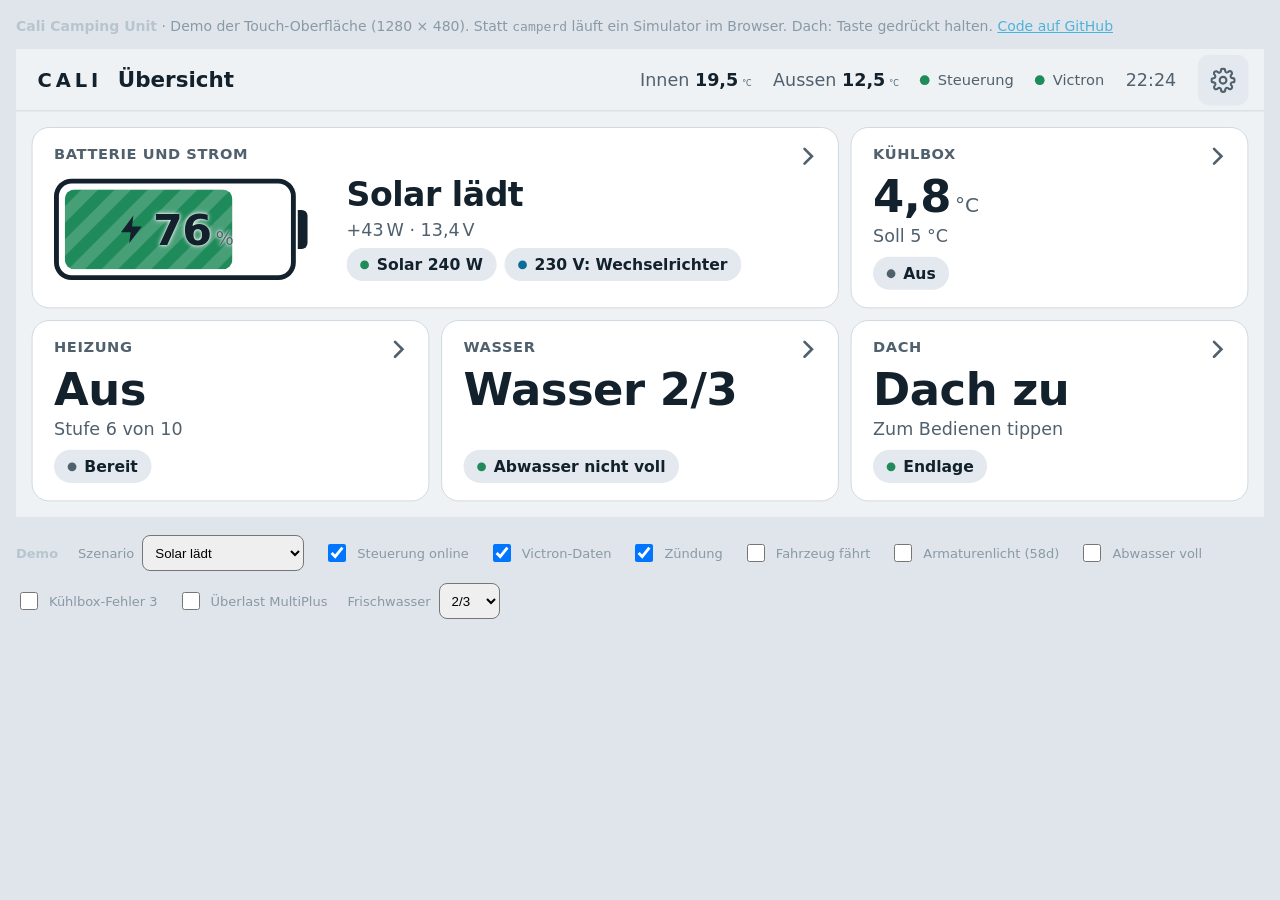
==== index.html @ 4dbd148b "Demo build from 4360e0d" ====
<!doctype html>
<html lang="de-CH">
<head>
<meta charset="utf-8">
<meta name="viewport" content="width=device-width, initial-scale=1">
<title>Cali Camping Unit</title>
<link rel="stylesheet" href="style.css?v=4360e0d">
</head>
<body>
<div id="frame">
<div id="screen" data-theme="dark">
  <header class="top">
    <button type="button" class="back" id="back" hidden><svg viewBox="0 0 24 24" fill="none" stroke="currentColor" stroke-width="2.5" stroke-linecap="round" stroke-linejoin="round"><path d="M15 5l-7 7 7 7"/></svg><span id="back-label"></span></button>
    <div class="brand" id="brand" data-t="brand"></div>
    <h1 id="title"></h1>
    <div class="top-right">
      <span id="top-interior" hidden><span data-t="top.interior"></span> <span class="outside num" id="interior">–</span></span>
      <span><span data-t="top.outside"></span> <span class="outside num" id="outside">–</span></span>
      <span class="link" id="link-unit"><i class="dot" id="dot-unit"></i><span data-t="top.unit"></span></span><span class="offline" id="banner" data-t="top.offline" hidden></span>
      <span class="link"><i class="dot off" id="dot-cerbo"></i><span data-t="top.victron"></span></span>
      <span class="alert" id="alert" hidden></span>
      <span class="num" id="clock">--:--</span>
      <button type="button" class="icon-btn" id="open-settings" data-t-aria="top.settings"><svg viewBox="0 0 24 24" fill="none" stroke="currentColor" stroke-width="2" stroke-linecap="round" stroke-linejoin="round"><circle cx="12" cy="12" r="3.2"/><path d="M19.4 15a1.7 1.7 0 0 0 .3 1.8l.1.1a2 2 0 1 1-2.8 2.8l-.1-.1a1.7 1.7 0 0 0-1.8-.3 1.7 1.7 0 0 0-1 1.5V21a2 2 0 1 1-4 0v-.1a1.7 1.7 0 0 0-1.1-1.5 1.7 1.7 0 0 0-1.8.3l-.1.1a2 2 0 1 1-2.8-2.8l.1-.1a1.7 1.7 0 0 0 .3-1.8 1.7 1.7 0 0 0-1.5-1H3a2 2 0 1 1 0-4h.1a1.7 1.7 0 0 0 1.5-1.1 1.7 1.7 0 0 0-.3-1.8l-.1-.1a2 2 0 1 1 2.8-2.8l.1.1a1.7 1.7 0 0 0 1.8.3H9a1.7 1.7 0 0 0 1-1.5V3a2 2 0 1 1 4 0v.1a1.7 1.7 0 0 0 1 1.5 1.7 1.7 0 0 0 1.8-.3l.1-.1a2 2 0 1 1 2.8 2.8l-.1.1a1.7 1.7 0 0 0-.3 1.8V9a1.7 1.7 0 0 0 1.5 1H21a2 2 0 1 1 0 4h-.1a1.7 1.7 0 0 0-1.5 1z"/></svg></button>
    </div>
  </header>

  <main>
    <!-- Übersicht -->
    <section data-page="overview" class="ov">
      <!-- Batterie und Strom: one wide tile (battery left, sources and 230 V right) -->
      <button type="button" class="tile wide" data-go="energy">
        <span class="label" data-t="page.energy"></span><svg class="go" viewBox="0 0 24 24" fill="none" stroke="currentColor" stroke-width="2.5" stroke-linecap="round"><path d="M9 5l7 7-7 7"/></svg>
        <div class="wide-body">
          <div class="batt" id="ov-batt">
            <div class="batt-fill" id="ov-batt-fill"></div>
            <span class="batt-label"><svg class="batt-bolt" viewBox="0 0 24 24" aria-hidden="true"><path d="M13 2 4 14h7l-1 8 9-12h-7z"/></svg><span class="num" id="ov-soc">–</span></span>
          </div>
          <div class="wide-info">
            <span class="big" id="ov-bat-status">–</span>
            <span class="sub num" id="ov-bat-sub">–</span>
            <div class="chips" id="ov-chips"></div>
          </div>
        </div>
      </button>
      <button type="button" class="tile" data-go="fridge">
        <span class="label" data-t="tile.fridge"></span><svg class="go" viewBox="0 0 24 24" fill="none" stroke="currentColor" stroke-width="2.5" stroke-linecap="round"><path d="M9 5l7 7-7 7"/></svg>
        <span class="big num" id="ov-fridge">–</span>
        <span class="sub num" id="ov-fridge-sub">–</span>
        <span class="chip" id="ov-fridge-chip">–</span>
      </button>
      <button type="button" class="tile" data-go="heat">
        <span class="label" data-t="tile.heat"></span><svg class="go" viewBox="0 0 24 24" fill="none" stroke="currentColor" stroke-width="2.5" stroke-linecap="round"><path d="M9 5l7 7-7 7"/></svg>
        <span class="big" id="ov-heat">–</span>
        <span class="sub num" id="ov-heat-sub">–</span>
        <span class="chip" id="ov-heat-chip">–</span>
      </button>
      <button type="button" class="tile" data-go="water">
        <span class="label" data-t="tile.water"></span><svg class="go" viewBox="0 0 24 24" fill="none" stroke="currentColor" stroke-width="2.5" stroke-linecap="round"><path d="M9 5l7 7-7 7"/></svg>
        <span class="big" id="ov-fresh">–</span>
        <div class="steps" id="ov-fresh-steps"><span></span><span></span><span></span></div>
        <span class="chip" id="ov-waste-chip">–</span>
      </button>
      <button type="button" class="tile" data-go="roof">
        <span class="label" data-t="tile.roof"></span><svg class="go" viewBox="0 0 24 24" fill="none" stroke="currentColor" stroke-width="2.5" stroke-linecap="round"><path d="M9 5l7 7-7 7"/></svg>
        <span class="big" id="ov-roof">–</span>
        <span class="sub" data-t="common.tap"></span>
        <span class="chip" id="ov-roof-chip">–</span>
      </button>
    </section>

    <!-- Energie -->
    <section data-page="energy" class="three" hidden>
      <div class="panel">
        <span class="label" data-t="tile.battery"></span>
        <!-- same battery graphic as on the overview -->
        <div class="batt batt-panel" id="en-batt">
          <div class="batt-fill" id="en-batt-fill"></div>
          <span class="batt-label"><svg class="batt-bolt" viewBox="0 0 24 24" aria-hidden="true"><path d="M13 2 4 14h7l-1 8 9-12h-7z"/></svg><span class="num" id="en-soc">–</span></span>
        </div>
        <span class="sub" id="en-soc-sub">–</span>
        <div class="rows">
          <div class="row"><span data-t="bat.voltage"></span><strong class="num" id="en-v">–</strong></div>
          <div class="row"><span data-t="bat.current"></span><strong class="num" id="en-a">–</strong></div>
          <div class="row"><span data-t="en.dc"></span><strong class="num" id="en-dc">–</strong></div>
        </div>
      </div>
      <div class="panel">
        <div class="headline"><span class="label" data-t="en.in"></span><span class="big num" id="en-in">–</span></div>
        <div class="rows">
          <!-- one row per charging device: what it does now and how much it delivers -->
          <div class="row"><span data-t="en.src_shore"></span><strong class="num" id="en-shore">–</strong></div>
          <div class="row"><span data-t="en.src_solar"></span><strong class="num" id="en-solar">–</strong></div>
          <div class="row"><span data-t="en.src_alt"></span><strong class="num" id="en-alt">–</strong></div>
          <div class="row"><span data-t="en.starter"></span><strong class="num" id="en-starter">–</strong></div>
        </div>
      </div>
      <div class="panel mp">
        <div class="headline"><span class="label" data-t="en.mp"></span><span class="chip" id="en-mp-chip">–</span></div>
        <span class="sub" id="en-mp-state">–</span>
        <div class="seg" id="en-mode">
          <button type="button" data-v="1" data-act></button><button type="button" data-v="3" data-act></button><button type="button" data-v="4" data-act></button>
        </div>
        <span class="note" id="en-mode-note"></span>
        <div class="rows">
          <div class="row"><span data-t="en.inv"></span><strong class="num" id="en-inv">–</strong></div>
          <div class="row" style="border-bottom:0"><span data-t="en.load"></span><strong class="num" id="en-load">–</strong></div>
          <div class="bar" id="en-load-bar"><span></span></div>
          <div class="row"><span data-t="en.alarms"></span><strong id="en-alarm">–</strong></div>
        </div>
      </div>
    </section>

    <!-- Kühlbox -->
    <section data-page="fridge" class="two" hidden>
      <div class="panel">
        <span class="label" data-t="fridge.inside"></span>
        <span class="huge num" id="fr-temp">–</span>
        <span class="chip" id="fr-chip">–</span>
        <span class="note" id="fr-note" style="margin-top:auto">–</span>
      </div>
      <div class="panel">
        <span class="label" data-t="fridge.target"></span>
        <div class="stepper">
          <button type="button" class="step" id="fr-minus" data-t-aria="fridge.colder" data-act>−</button>
          <div class="val"><span class="huge num" id="fr-target">–</span></div>
          <button type="button" class="step" id="fr-plus" data-t-aria="fridge.warmer" data-act>+</button>
        </div>
        <button type="button" class="btn toggle" id="fr-toggle" data-act>–</button>
      </div>
    </section>

    <!-- Heizung -->
    <section data-page="heat" class="two" hidden>
      <div class="panel">
        <span class="label" data-t="heat.state"></span>
        <span class="big" id="ht-phase" style="font-size:64px">–</span>
        <span class="chip" id="ht-chip">–</span>
        <div class="sub" id="ht-in-row" hidden><span data-t="heat.interior"></span> <span class="num" id="ht-interior">–</span></div>
        <span class="note" id="ht-note" style="margin-top:auto">–</span>
      </div>
      <div class="panel">
        <span class="label" data-t="heat.level"></span>
        <div class="stepper">
          <button type="button" class="step" id="ht-minus" data-t-aria="heat.less" data-act>−</button>
          <div class="val"><span class="huge num" id="ht-level">–</span><div class="sub" id="ht-of">–</div></div>
          <button type="button" class="step" id="ht-plus" data-t-aria="heat.more" data-act>+</button>
        </div>
        <button type="button" class="btn toggle" id="ht-toggle" data-act>–</button>
      </div>
    </section>

    <!-- Wasser -->
    <section data-page="water" class="two" style="grid-template-columns:1.4fr 1fr" hidden>
      <div class="panel" style="gap:14px">
        <span class="label" data-t="water.fresh"></span>
        <span class="huge" id="wa-fresh">–</span>
        <div class="steps lg" id="wa-fresh-steps"><span></span><span></span><span></span></div>
        <span class="note" style="margin-top:auto" data-t="water.note_fresh"></span>
      </div>
      <div class="panel" style="gap:14px">
        <span class="label" data-t="water.waste"></span>
        <span class="big" id="wa-waste" style="font-size:56px">–</span>
        <span class="chip" id="wa-waste-chip">–</span>
        <span class="note" style="margin-top:auto" data-t="water.note_waste"></span>
      </div>
    </section>

    <!-- Dach -->
    <section data-page="roof" class="roof" hidden>
      <div class="panel" style="gap:12px">
        <span class="label" data-t="roof.position"></span>
        <span class="big" id="rf-pos" style="font-size:56px">–</span>
        <span class="chip" id="rf-chip">–</span>
        <span class="note" style="margin-top:auto" id="rf-note"></span>
      </div>
      <div class="hold-pair">
        <button type="button" class="hold" id="rf-open" aria-pressed="false" data-act>
          <svg viewBox="0 0 24 24" fill="none" stroke="currentColor" stroke-width="2.2" stroke-linecap="round" stroke-linejoin="round"><path d="M5 15l7-7 7 7"/></svg><span data-t="roof.open"></span><small class="rf-how"></small></button>
        <button type="button" class="hold" id="rf-close" aria-pressed="false" data-act>
          <svg viewBox="0 0 24 24" fill="none" stroke="currentColor" stroke-width="2.2" stroke-linecap="round" stroke-linejoin="round"><path d="M5 9l7 7 7-7"/></svg><span data-t="roof.close"></span><small class="rf-how"></small></button>
        <button type="button" class="hold stop" id="rf-stop" hidden><span data-t="roof.stop"></span><small data-t="roof.stop_hint"></small></button>
      </div>
    </section>

    <!-- Einstellungen -->
    <section data-page="settings" class="two settings" style="grid-template-columns:1fr 1fr" hidden>
      <div class="panel">
        <span class="label" data-t="set.screen"></span>
        <div class="headline"><span class="sub" data-t="set.brightness"></span><span class="big num" id="st-bright-val">–</span></div>
        <input type="range" class="slider" id="st-bright" min="10" max="100" step="5" data-t-aria="set.brightness">
        <span class="sub" data-t="set.appearance"></span>
        <div class="seg" id="st-theme">
          <button type="button" data-v="auto" data-t="set.theme.auto"></button><button type="button" data-v="light" data-t="set.theme.light"></button><button type="button" data-v="dark" data-t="set.theme.dark"></button>
        </div>
        <span class="note" style="margin-top:auto" id="st-note" data-t="set.theme_note"></span>
      </div>
      <div class="panel">
        <span class="label" data-t="set.operation"></span>
        <span class="sub" data-t="set.idle"></span>
        <div class="seg" id="st-idle">
          <button type="button" data-v="1" data-t="set.idle.1"></button><button type="button" data-v="2" data-t="set.idle.2"></button><button type="button" data-v="5" data-t="set.idle.5"></button>
        </div>
        <span class="sub" data-t="set.language"></span>
        <div class="seg" id="st-lang">
          <button type="button" data-v="de" data-t="set.lang.de"></button><button type="button" data-v="en" data-t="set.lang.en"></button>
        </div>
        <button type="button" class="btn expert-btn" id="open-expert"><span data-t="set.expert"></span><svg viewBox="0 0 24 24" fill="none" stroke="currentColor" stroke-width="2.5" stroke-linecap="round"><path d="M9 5l7 7-7 7"/></svg></button>
      </div>
    </section>

    <!-- Expertenansicht -->
    <section data-page="expert" class="expert" hidden>
      <div class="seg" id="x-tabs">
        <button type="button" data-v="io" data-t="x.tab.io"></button>
        <button type="button" data-v="pins" data-t="x.tab.pins"></button>
        <button type="button" data-v="ac" data-t="x.tab.ac"></button>
        <button type="button" data-v="conn" data-t="x.tab.conn"></button>
        <button type="button" data-v="net" data-t="x.tab.net"></button>
        <button type="button" data-v="measure" data-t="x.tab.measure"></button>
      </div>
      <div class="xbody">
        <div data-x="io" class="io">
          <div class="panel"><span class="label" data-t="x.di"></span><div class="list" id="x-di"></div></div>
          <div class="panel"><span class="label" data-t="x.do"></span><div class="list" id="x-do"></div></div>
          <div class="panel"><span class="label" data-t="x.ai"></span><div class="list" id="x-ai"></div></div>
        </div>
        <div data-x="pins" hidden>
          <div class="pins" id="x-pins"></div>
          <div class="pin-info"><strong id="x-pin-name">T32b/01</strong><span id="x-pin-desc">–</span></div>
        </div>
        <div data-x="ac" class="ac" hidden>
          <div class="panel"><span class="label" data-t="x.ac_in"></span><div class="rows" id="x-ac-in"></div></div>
          <div class="panel"><span class="label" data-t="x.ac_out"></span><div class="rows" id="x-ac-out"></div></div>
          <div class="panel"><span class="label" data-t="x.ac_dev"></span><div class="rows" id="x-ac-dev"></div></div>
          <div class="panel ctl">
            <span class="label" data-t="x.lim"></span>
            <div class="limit">
              <button type="button" class="step sm" id="x-lim-minus" data-act>−</button>
              <span class="big num" id="x-lim">–</span>
              <button type="button" class="step sm" id="x-lim-plus" data-act>+</button>
            </div>
            <button type="button" class="btn sm" id="x-lim-set" data-act></button>
            <span class="note" id="x-ctl-note"></span>
          </div>
        </div>
        <div data-x="conn" class="conn" hidden>
          <div class="panel">
            <span class="label" data-t="x.conn.cerbo"></span>
            <div class="rows" id="x-conn-cerbo"></div>
            <span class="note" style="margin-top:12px" data-t="x.conn.note"></span>
          </div>
          <div class="panel topics">
            <span class="label" data-t="x.conn.unit"></span>
            <div class="rows" id="x-conn-unit"></div>
          </div>
        </div>
        <div data-x="net" class="netcfg" hidden>
          <div class="panel">
            <span class="label" data-t="x.net.eth"></span>
            <div class="seg" id="x-eth-mode">
              <button type="button" data-v="dhcp" data-t="x.net.dhcp"></button><button type="button" data-v="static" data-t="x.net.static"></button>
            </div>
            <div class="rows">
              <div class="row"><span data-t="x.net.address"></span><button type="button" class="fld num" data-f="eth.address" data-kb="ip">–</button></div>
              <div class="row"><span data-t="x.net.gateway"></span><button type="button" class="fld num" data-f="eth.gateway" data-kb="ip">–</button></div>
              <div class="row"><span data-t="x.net.dns"></span><button type="button" class="fld num" data-f="eth.dns" data-kb="ip">–</button></div>
              <div class="row"><span data-t="x.net.now"></span><strong class="num" id="x-eth-now">–</strong></div>
            </div>
          </div>
          <div class="panel">
            <span class="label" data-t="x.net.wifi"></span>
            <div class="rows">
              <div class="row"><span data-t="x.net.ssid"></span><button type="button" class="fld" data-f="wifi.ssid" data-kb="text">–</button></div>
              <div class="row"><span data-t="x.net.psk"></span><button type="button" class="fld" data-f="wifi.psk" data-kb="text">–</button></div>
              <div class="row"><span data-t="x.net.cerbo_host"></span><button type="button" class="fld num" data-f="cerbo.host" data-kb="ip">–</button></div>
              <div class="row"><span data-t="x.net.wlan_now"></span><strong class="num" id="x-wlan-now">–</strong></div>
            </div>
            <div class="net-actions"><span class="note" id="x-net-note"></span><button type="button" class="btn sm" id="x-net-apply"></button></div>
          </div>
        </div>
        <div data-x="measure" class="measure" hidden>
          <div class="panel"><span class="label" data-t="x.measure.title"></span><span class="note" style="margin-top:12px" data-t="x.measure.note"></span></div>
        </div>
      </div>
    </section>

    <!-- On-screen keyboard for the network fields (no physical keyboard in the van) -->
    <div class="kb" id="kb" hidden>
      <div class="kb-head"><span class="label" id="kb-label"></span><span class="kb-val num" id="kb-val"></span></div>
      <div class="kb-keys" id="kb-keys"></div>
    </div>
    <div class="toast" id="toast"></div>
  </main>
</div>
</div>
<script src="demo/mock-backend.js?v=4360e0d"></script>
<script src="app.js?v=4360e0d"></script>
</body>
</html>
---- style.css ----
/* Cali Camping Unit - styles taken from ui/reference/Camping_Unit_Oberflaeche_v2.html */
:root{
  --page:#0b0f13;
  --font:system-ui,-apple-system,"Segoe UI",Roboto,"Noto Sans","DejaVu Sans",sans-serif;
}
@media (prefers-color-scheme: light){:root:not([data-theme="dark"]){--page:#dfe5ea;}}
:root[data-theme="light"]{--page:#dfe5ea;}
*{box-sizing:border-box}
html,body{margin:0;background:var(--page);font-family:var(--font)}
body{padding:0}
@media (min-width:1320px){body{padding:24px}}

/* ---------- Bildschirm: feste Leinwand 1280 x 480, nur skaliert ---------- */
#frame{position:relative;width:100%;max-width:1280px;margin:0 auto;aspect-ratio:8/3;overflow:hidden;border-radius:14px}
#screen{
  --bg:#0f1419;--surface:#182029;--surface-2:#212b36;--line:#2c3845;
  --ink:#eef3f7;--muted:#9aa9b7;--accent:#4fb3d9;--accent-ink:#06202b;--accent-soft:#16303d;
  --ok:#4cc38a;--warn:#f0b429;--err:#ef6262;
  position:absolute;left:0;top:0;width:1280px;height:480px;transform-origin:0 0;transform:scale(var(--k,1));
  background:var(--bg);color:var(--ink);display:grid;grid-template-rows:64px 416px;overflow:hidden;
  user-select:none;-webkit-user-select:none;-webkit-tap-highlight-color:transparent;
}
#screen[data-theme="light"]{
  --bg:#eef2f5;--surface:#ffffff;--surface-2:#e3e9ee;--line:#cfd8df;
  --ink:#13212c;--muted:#51606d;--accent:#0b6e99;--accent-ink:#ffffff;--accent-soft:#d6eaf3;
  --ok:#1f8a5a;--warn:#a86b00;--err:#c23b3b;
}
:where(#screen) button{font-family:inherit;font-size:18px;color:inherit;background:none;border:0;cursor:pointer;touch-action:manipulation;padding:0}
#screen button:disabled{opacity:.38;cursor:not-allowed}
#screen [hidden]{display:none!important}
.num{font-variant-numeric:tabular-nums}

/* ---------- Kopfzeile ---------- */
.top{display:flex;align-items:center;gap:16px;padding:0 16px;border-bottom:1px solid var(--line)}
.back{height:52px;padding:0 22px 0 16px;border-radius:12px;background:var(--surface-2);font-size:20px;font-weight:600;display:flex;align-items:center;gap:8px}
.back svg{width:22px;height:22px}
.brand{font-size:20px;font-weight:700;letter-spacing:4px;padding-left:6px}
.top h1{font-size:22px;font-weight:600;margin:0}
.top-right{margin-left:auto;display:flex;align-items:center;gap:22px;font-size:18px;color:var(--muted)}
.top-right .outside{color:var(--ink);font-weight:600}
.link{display:flex;align-items:center;gap:8px;font-size:15px}
.dot{width:10px;height:10px;border-radius:50%;background:var(--ok);display:inline-block}
.dot.off{background:var(--err)}
.icon-btn{width:52px;height:52px;border-radius:12px;background:var(--surface-2);display:grid;place-items:center}
.icon-btn svg{width:26px;height:26px}

main{position:relative;padding:16px;min-height:0}
main>section{height:384px}

/* ---------- Gemeinsame Bausteine ---------- */
.panel{background:var(--surface);border:1px solid var(--line);border-radius:16px;padding:20px;min-width:0;display:flex;flex-direction:column}
.label{font-size:15px;font-weight:600;letter-spacing:.6px;text-transform:uppercase;color:var(--muted)}
.big{font-size:46px;font-weight:600;line-height:1.05;letter-spacing:-.5px}
.huge{font-size:84px;font-weight:600;line-height:1;letter-spacing:-1.5px}
.unit{font-size:.45em;font-weight:500;color:var(--muted);margin-left:4px;letter-spacing:0}
.sub{font-size:18px;color:var(--muted)}
.row .unit,.headline .unit{font-size:.8em}
.sub .unit{font-size:1em;color:inherit;margin-left:3px}  /* "+304 W", not a tiny "w" */
.note{font-size:15px;color:var(--muted);line-height:1.45}
.chip{display:inline-flex;align-items:center;gap:8px;height:34px;padding:0 14px;border-radius:17px;font-size:16px;font-weight:600;background:var(--surface-2);color:var(--ink);align-self:flex-start}
.chip::before{content:"";width:9px;height:9px;border-radius:50%;background:var(--muted)}
.chip.ok::before{background:var(--ok)}.chip.warn::before{background:var(--warn)}.chip.err::before{background:var(--err)}.chip.accent::before{background:var(--accent)}
.chip.err{color:var(--err)}
.rows{display:flex;flex-direction:column;margin-top:auto}
.row{display:flex;justify-content:space-between;align-items:baseline;gap:12px;padding:10px 0;border-top:1px solid var(--line);font-size:18px}
.row>span:first-child{color:var(--muted)}
.row>strong{font-weight:600}

/* Grosse Tasten */
.btn{min-height:88px;border-radius:16px;background:var(--surface-2);font-size:24px;font-weight:600;padding:0 24px}
.btn.primary,.btn[aria-pressed="true"]{background:var(--accent);color:var(--accent-ink)}
.step{width:112px;height:112px;border-radius:20px;background:var(--surface-2);font-size:52px;font-weight:500;line-height:1;display:grid;place-items:center}
.step:active:not(:disabled),.btn:active:not(:disabled){filter:brightness(1.25)}
.stepper{display:flex;align-items:center;justify-content:space-between;gap:16px;margin:8px 0 18px}
.stepper .val{text-align:center}
.seg{display:flex;gap:8px;background:var(--surface-2);padding:6px;border-radius:16px}
.seg button{flex:1;min-height:64px;border-radius:12px;background:transparent;font-size:20px;font-weight:600}
.seg button[aria-pressed="true"]{background:var(--accent);color:var(--accent-ink)}

/* ---------- Übersicht ---------- */
.ov{display:grid;grid-template-columns:repeat(3,minmax(0,1fr));grid-template-rows:repeat(2,minmax(0,1fr));gap:12px}
.tile{overflow:hidden}
.tile{background:var(--surface);border:1px solid var(--line)!important;border-radius:18px;padding:18px 22px;text-align:left;display:flex;flex-direction:column;gap:6px;position:relative}
.tile:active{background:var(--surface-2)}
.tile .go{position:absolute;right:18px;top:16px;width:26px;height:26px;color:var(--muted)}
.tile .big{margin-top:4px;white-space:nowrap;overflow:hidden;max-width:100%}
.tile .chip{margin-top:auto}
.tile.wide{grid-column:span 2}
.wide-body{display:grid;grid-template-columns:264px minmax(0,1fr);gap:36px;align-items:center;flex:1;min-height:0;padding-right:12px}
/* Battery graphic: outline, terminal, fill = state of charge */
.batt{position:relative;height:104px;border:5px solid var(--ink);border-radius:18px;padding:6px;margin-right:16px}
.batt::after{content:"";position:absolute;right:-17px;top:50%;width:10px;height:40px;transform:translateY(-50%);background:var(--ink);border-radius:0 6px 6px 0}
.batt-fill{height:100%;width:0;border-radius:10px;background:var(--ok);transition:width .6s ease}
.batt-fill.warn{background:var(--warn)}.batt-fill.err{background:var(--err)}.batt-fill.none{background:transparent}
.batt.charging .batt-fill{background-image:repeating-linear-gradient(-45deg,rgba(255,255,255,.18) 0 12px,transparent 12px 24px);background-size:34px 34px;animation:charge 1.2s linear infinite}
@keyframes charge{to{background-position:34px 0}}
.batt-label{position:absolute;inset:0;display:flex;align-items:center;justify-content:center;gap:4px;font-size:44px;font-weight:700;letter-spacing:-.5px;color:var(--ink);text-shadow:0 0 6px var(--surface),0 0 2px var(--surface)}
.batt-bolt{width:34px;height:34px;fill:currentColor;display:none}
.batt.charging .batt-bolt{display:block}
.wide-info{display:flex;flex-direction:column;gap:8px;min-width:0}
.wide-info .big{font-size:34px;margin:0}
.chips{display:flex;flex-wrap:nowrap;gap:8px;overflow:hidden}
.chips .chip{white-space:nowrap}
.chips .chip{margin:0}
.tile .tile-foot{margin-top:auto;display:flex;align-items:center;justify-content:space-between;gap:12px}
.tile .tile-foot .chip{margin-top:0}

/* Tankstufen */
.steps{display:grid;grid-template-columns:repeat(3,1fr);gap:6px}
.steps span{height:14px;border-radius:5px;background:var(--surface-2)}
.steps span.on{background:var(--accent)}
.steps.lg{gap:10px}.steps.lg span{height:72px;border-radius:12px}

/* ---------- Energie ---------- */
.three{display:grid;grid-template-columns:1fr 1fr 1fr;gap:12px;height:100%}
.batt-panel{margin:14px 16px 10px 0}
#en-soc-sub{text-align:center;margin-bottom:auto}
.bar{height:14px;border-radius:7px;background:var(--surface-2);overflow:hidden;margin:6px 0 2px}
.bar span{display:block;height:100%;background:var(--accent);width:0}
.bar.warn span{background:var(--warn)}.bar.err span{background:var(--err)}
.headline{display:flex;justify-content:space-between;align-items:baseline;gap:12px;margin:6px 0 4px}

/* ---------- Kühlbox / Heizung ---------- */
.two{display:grid;grid-template-columns:1fr 1.25fr;gap:12px;height:100%}
.two .panel{gap:10px}
.toggle{width:100%}

/* ---------- Dach ---------- */
.roof{display:grid;grid-template-columns:1fr 1.5fr;gap:12px;height:100%}
.hold-pair{display:grid;grid-template-columns:1fr 1fr;gap:12px}
.hold{border-radius:18px!important;background:var(--surface)!important;border:2px solid var(--line)!important;font-size:28px!important;font-weight:600;display:flex;flex-direction:column;align-items:center;justify-content:center;gap:14px;touch-action:none!important}
.hold svg{width:64px;height:64px}
.hold small{font-size:17px;font-weight:500;color:var(--muted)}
.hold[aria-pressed="true"]{background:var(--accent)!important;color:var(--accent-ink);border-color:var(--accent)!important}
.hold[aria-pressed="true"] small{color:var(--accent-ink)}
.hold.stop{grid-column:1/-1;background:var(--err)!important;border-color:var(--err)!important;color:#fff;font-size:44px!important;letter-spacing:2px}
.hold.stop small{color:#fff;letter-spacing:0}

/* ---------- Einstellungen ---------- */
.slider{-webkit-appearance:none;appearance:none;width:100%;height:60px;background:transparent;margin:0 0 6px}
.slider::-webkit-slider-runnable-track{height:14px;border-radius:7px;background:var(--surface-2)}
.slider::-webkit-slider-thumb{-webkit-appearance:none;width:52px;height:52px;border-radius:50%;background:var(--accent);margin-top:-19px;border:0}
.slider::-moz-range-track{height:14px;border-radius:7px;background:var(--surface-2)}
.slider::-moz-range-thumb{width:52px;height:52px;border-radius:50%;background:var(--accent);border:0}
.expert-btn{display:flex;align-items:center;justify-content:space-between;width:100%;margin-top:auto}
/* Settings: two panels with two selectors each must fit 384 px */
.settings .panel{gap:8px}
.settings .seg button{min-height:52px}
.settings .sub{margin-top:4px}
.settings .slider{height:52px;margin:0}
.settings .expert-btn{min-height:68px}
.expert-btn svg{width:28px;height:28px}

/* ---------- Expertenansicht ---------- */
.expert{display:grid;grid-template-rows:76px 1fr;gap:12px;height:100%}
.expert .seg button{min-height:52px;font-size:18px}
.xbody{min-height:0}
.xbody>div{height:100%}
.io{display:grid;grid-template-columns:1fr 1.2fr 1fr;gap:12px;height:100%}
.io .panel{padding:14px 16px;min-height:0}
.io .list{overflow-y:auto;min-height:0;margin-top:8px;padding-right:4px}
.io-row{display:grid;grid-template-columns:44px 1fr auto;gap:10px;align-items:center;min-height:30px;border-top:1px solid var(--line);font-size:14px}
.io-row .ch{color:var(--muted);font-weight:600}
.io-row .v{font-weight:600}
.io-row .v.hi{color:var(--ok)}.io-row .v.lo{color:var(--muted)}
.io-row.free{opacity:.5}
.io-group{font-size:12px;letter-spacing:.6px;text-transform:uppercase;color:var(--muted);padding:12px 0 4px}
.pins{display:grid;grid-template-columns:repeat(8,1fr);gap:8px}
.pins button{height:52px;border-radius:10px;background:var(--surface);border:1px solid var(--line)!important;font-size:18px;font-weight:600}
.pins button.reserve{color:var(--muted)}
.pins button[aria-pressed="true"]{background:var(--accent);color:var(--accent-ink);border-color:var(--accent)!important}
.pin-info{margin-top:12px;background:var(--surface);border:1px solid var(--line);border-radius:12px;padding:12px 16px;display:flex;gap:18px;align-items:baseline;font-size:16px}
.pin-info strong{font-size:18px;white-space:nowrap}
.ac{display:grid;grid-template-columns:1fr 1fr 1fr 1.25fr;gap:12px;height:100%}
.ac .ctl{gap:8px}
.ac .ctl .seg button{min-height:56px;font-size:17px}
.ac .ctl button.armed{background:var(--warn);color:#1b1300}
.limit{display:flex;align-items:center;justify-content:space-between;gap:12px}
.limit .big{font-size:34px}
.step.sm{width:60px;height:52px;font-size:30px;border-radius:14px}
.btn.sm{min-height:52px;font-size:18px}
.mp{gap:8px}
.mp .headline{margin:0}
.mp .seg button{min-height:60px;font-size:18px}
.mp .seg button.armed{background:var(--warn);color:#1b1300}
.mp .note{font-size:13px;line-height:1.35;min-height:18px}
.mp .rows .row{font-size:16px;padding:8px 0}
.ac .panel{padding:14px 16px}
.ac .rows{margin-top:6px}
.ac .row{font-size:14px;padding:6px 0}
.ac .ctl .note{font-size:13px;line-height:1.35}
.ac .ctl .sub{font-size:15px}
.conn{display:grid;grid-template-columns:1fr 1.3fr;gap:12px;height:100%}
.field{display:flex;flex-direction:column;gap:6px;font-size:14px;color:var(--muted);margin-bottom:10px}
.field input{height:48px;border-radius:10px;border:1px solid var(--line);background:var(--bg);color:var(--ink);font:inherit;font-size:18px;padding:0 12px}
.topics .row{font-size:14px;padding:7px 0}
.topics code{font-size:13px;color:var(--ink)}

/* ---------- Meldungen ---------- */
.toast{position:absolute;left:50%;bottom:16px;transform:translateX(-50%);background:var(--surface-2);border:1px solid var(--line);color:var(--ink);font-size:18px;padding:12px 22px;border-radius:14px;box-shadow:0 8px 24px rgba(0,0,0,.35);opacity:0;transition:opacity .2s;pointer-events:none;white-space:nowrap}
.toast.show{opacity:1}
.offline{height:40px;padding:0 16px;border-radius:20px;background:var(--err);color:#fff;font-size:16px;font-weight:600;display:flex;align-items:center}
.toast.err{border-color:var(--err)}
.alert{height:40px;display:flex;align-items:center;padding:0 14px;border-radius:20px;background:var(--surface-2);border:1px solid var(--warn);color:var(--ink);font-size:15px;font-weight:600;white-space:nowrap}
.alert.err{border-color:var(--err);color:var(--err)}
.age{color:var(--muted);font-size:.6em;margin-left:6px}
.stale{opacity:.5}
.measure{display:flex;flex-direction:column;gap:12px}
/* Expert view -> Netzwerk */
.netcfg{display:grid;grid-template-columns:1fr 1fr;gap:12px;height:100%}
.netcfg .panel{padding:14px 18px;gap:8px;min-height:0}
.netcfg .seg button{min-height:48px;font-size:18px}
.netcfg .rows{margin-top:0}
.netcfg .row{font-size:16px;padding:4px 0;align-items:center}
.netcfg .row:first-child{border-top:0}
.fld{min-height:40px;min-width:200px;padding:0 14px!important;border-radius:10px;background:var(--surface-2)!important;font-size:17px!important;font-weight:600;text-align:right}
.fld.dirty{outline:2px solid var(--accent)}
.net-actions{margin-top:auto;display:flex;align-items:center;gap:12px}
.net-actions .note{flex:1;font-size:13px}
.net-actions .btn{min-width:180px}
.net-actions .btn.armed{background:var(--warn);color:#1b1300}
/* On-screen keyboard */
.kb{position:absolute;inset:0;background:var(--bg);z-index:20;display:flex;flex-direction:column;padding:12px 16px 16px;gap:10px}
.kb-head{display:flex;align-items:baseline;gap:16px;height:44px;border-bottom:1px solid var(--line)}
.kb-val{font-size:28px;font-weight:600;flex:1;text-align:right;white-space:nowrap;overflow:hidden}
.kb-keys{flex:1;display:grid;gap:8px;min-height:0}
.kb-row{display:grid;gap:8px}
.kb-keys button{border-radius:12px;background:var(--surface-2);font-size:24px;font-weight:600;min-height:0}
.kb-keys button.act{background:var(--surface)}
.kb-keys button.ok{background:var(--accent);color:var(--accent-ink)}
.kb-keys button.on{background:var(--accent-soft)}
@media (max-width:1280px){#frame{border-radius:0}}
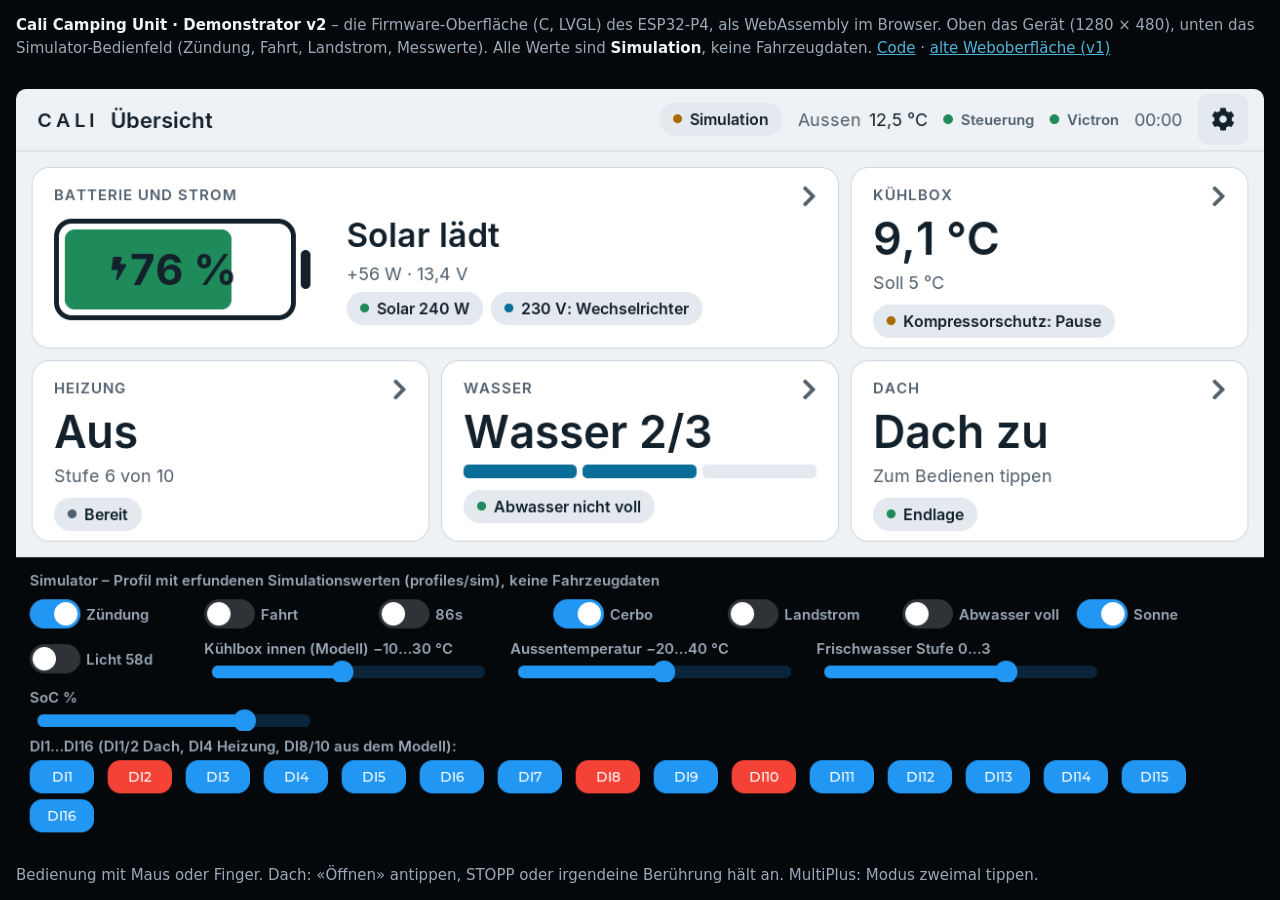
==== commit cb770891: "Demonstrator build from 45697dc" ====
--- a/index.html
+++ b/index.html
@@ -1,299 +1 @@
-<!doctype html>
-<html lang="de-CH">
-<head>
-<meta charset="utf-8">
-<meta name="viewport" content="width=device-width, initial-scale=1">
-<title>Cali Camping Unit</title>
-<link rel="stylesheet" href="style.css?v=4360e0d">
-</head>
-<body>
-<div id="frame">
-<div id="screen" data-theme="dark">
-  <header class="top">
-    <button type="button" class="back" id="back" hidden><svg viewBox="0 0 24 24" fill="none" stroke="currentColor" stroke-width="2.5" stroke-linecap="round" stroke-linejoin="round"><path d="M15 5l-7 7 7 7"/></svg><span id="back-label"></span></button>
-    <div class="brand" id="brand" data-t="brand"></div>
-    <h1 id="title"></h1>
-    <div class="top-right">
-      <span id="top-interior" hidden><span data-t="top.interior"></span> <span class="outside num" id="interior">–</span></span>
-      <span><span data-t="top.outside"></span> <span class="outside num" id="outside">–</span></span>
-      <span class="link" id="link-unit"><i class="dot" id="dot-unit"></i><span data-t="top.unit"></span></span><span class="offline" id="banner" data-t="top.offline" hidden></span>
-      <span class="link"><i class="dot off" id="dot-cerbo"></i><span data-t="top.victron"></span></span>
-      <span class="alert" id="alert" hidden></span>
-      <span class="num" id="clock">--:--</span>
-      <button type="button" class="icon-btn" id="open-settings" data-t-aria="top.settings"><svg viewBox="0 0 24 24" fill="none" stroke="currentColor" stroke-width="2" stroke-linecap="round" stroke-linejoin="round"><circle cx="12" cy="12" r="3.2"/><path d="M19.4 15a1.7 1.7 0 0 0 .3 1.8l.1.1a2 2 0 1 1-2.8 2.8l-.1-.1a1.7 1.7 0 0 0-1.8-.3 1.7 1.7 0 0 0-1 1.5V21a2 2 0 1 1-4 0v-.1a1.7 1.7 0 0 0-1.1-1.5 1.7 1.7 0 0 0-1.8.3l-.1.1a2 2 0 1 1-2.8-2.8l.1-.1a1.7 1.7 0 0 0 .3-1.8 1.7 1.7 0 0 0-1.5-1H3a2 2 0 1 1 0-4h.1a1.7 1.7 0 0 0 1.5-1.1 1.7 1.7 0 0 0-.3-1.8l-.1-.1a2 2 0 1 1 2.8-2.8l.1.1a1.7 1.7 0 0 0 1.8.3H9a1.7 1.7 0 0 0 1-1.5V3a2 2 0 1 1 4 0v.1a1.7 1.7 0 0 0 1 1.5 1.7 1.7 0 0 0 1.8-.3l.1-.1a2 2 0 1 1 2.8 2.8l-.1.1a1.7 1.7 0 0 0-.3 1.8V9a1.7 1.7 0 0 0 1.5 1H21a2 2 0 1 1 0 4h-.1a1.7 1.7 0 0 0-1.5 1z"/></svg></button>
-    </div>
-  </header>
-
-  <main>
-    <!-- Übersicht -->
-    <section data-page="overview" class="ov">
-      <!-- Batterie und Strom: one wide tile (battery left, sources and 230 V right) -->
-      <button type="button" class="tile wide" data-go="energy">
-        <span class="label" data-t="page.energy"></span><svg class="go" viewBox="0 0 24 24" fill="none" stroke="currentColor" stroke-width="2.5" stroke-linecap="round"><path d="M9 5l7 7-7 7"/></svg>
-        <div class="wide-body">
-          <div class="batt" id="ov-batt">
-            <div class="batt-fill" id="ov-batt-fill"></div>
-            <span class="batt-label"><svg class="batt-bolt" viewBox="0 0 24 24" aria-hidden="true"><path d="M13 2 4 14h7l-1 8 9-12h-7z"/></svg><span class="num" id="ov-soc">–</span></span>
-          </div>
-          <div class="wide-info">
-            <span class="big" id="ov-bat-status">–</span>
-            <span class="sub num" id="ov-bat-sub">–</span>
-            <div class="chips" id="ov-chips"></div>
-          </div>
-        </div>
-      </button>
-      <button type="button" class="tile" data-go="fridge">
-        <span class="label" data-t="tile.fridge"></span><svg class="go" viewBox="0 0 24 24" fill="none" stroke="currentColor" stroke-width="2.5" stroke-linecap="round"><path d="M9 5l7 7-7 7"/></svg>
-        <span class="big num" id="ov-fridge">–</span>
-        <span class="sub num" id="ov-fridge-sub">–</span>
-        <span class="chip" id="ov-fridge-chip">–</span>
-      </button>
-      <button type="button" class="tile" data-go="heat">
-        <span class="label" data-t="tile.heat"></span><svg class="go" viewBox="0 0 24 24" fill="none" stroke="currentColor" stroke-width="2.5" stroke-linecap="round"><path d="M9 5l7 7-7 7"/></svg>
-        <span class="big" id="ov-heat">–</span>
-        <span class="sub num" id="ov-heat-sub">–</span>
-        <span class="chip" id="ov-heat-chip">–</span>
-      </button>
-      <button type="button" class="tile" data-go="water">
-        <span class="label" data-t="tile.water"></span><svg class="go" viewBox="0 0 24 24" fill="none" stroke="currentColor" stroke-width="2.5" stroke-linecap="round"><path d="M9 5l7 7-7 7"/></svg>
-        <span class="big" id="ov-fresh">–</span>
-        <div class="steps" id="ov-fresh-steps"><span></span><span></span><span></span></div>
-        <span class="chip" id="ov-waste-chip">–</span>
-      </button>
-      <button type="button" class="tile" data-go="roof">
-        <span class="label" data-t="tile.roof"></span><svg class="go" viewBox="0 0 24 24" fill="none" stroke="currentColor" stroke-width="2.5" stroke-linecap="round"><path d="M9 5l7 7-7 7"/></svg>
-        <span class="big" id="ov-roof">–</span>
-        <span class="sub" data-t="common.tap"></span>
-        <span class="chip" id="ov-roof-chip">–</span>
-      </button>
-    </section>
-
-    <!-- Energie -->
-    <section data-page="energy" class="three" hidden>
-      <div class="panel">
-        <span class="label" data-t="tile.battery"></span>
-        <!-- same battery graphic as on the overview -->
-        <div class="batt batt-panel" id="en-batt">
-          <div class="batt-fill" id="en-batt-fill"></div>
-          <span class="batt-label"><svg class="batt-bolt" viewBox="0 0 24 24" aria-hidden="true"><path d="M13 2 4 14h7l-1 8 9-12h-7z"/></svg><span class="num" id="en-soc">–</span></span>
-        </div>
-        <span class="sub" id="en-soc-sub">–</span>
-        <div class="rows">
-          <div class="row"><span data-t="bat.voltage"></span><strong class="num" id="en-v">–</strong></div>
-          <div class="row"><span data-t="bat.current"></span><strong class="num" id="en-a">–</strong></div>
-          <div class="row"><span data-t="en.dc"></span><strong class="num" id="en-dc">–</strong></div>
-        </div>
-      </div>
-      <div class="panel">
-        <div class="headline"><span class="label" data-t="en.in"></span><span class="big num" id="en-in">–</span></div>
-        <div class="rows">
-          <!-- one row per charging device: what it does now and how much it delivers -->
-          <div class="row"><span data-t="en.src_shore"></span><strong class="num" id="en-shore">–</strong></div>
-          <div class="row"><span data-t="en.src_solar"></span><strong class="num" id="en-solar">–</strong></div>
-          <div class="row"><span data-t="en.src_alt"></span><strong class="num" id="en-alt">–</strong></div>
-          <div class="row"><span data-t="en.starter"></span><strong class="num" id="en-starter">–</strong></div>
-        </div>
-      </div>
-      <div class="panel mp">
-        <div class="headline"><span class="label" data-t="en.mp"></span><span class="chip" id="en-mp-chip">–</span></div>
-        <span class="sub" id="en-mp-state">–</span>
-        <div class="seg" id="en-mode">
-          <button type="button" data-v="1" data-act></button><button type="button" data-v="3" data-act></button><button type="button" data-v="4" data-act></button>
-        </div>
-        <span class="note" id="en-mode-note"></span>
-        <div class="rows">
-          <div class="row"><span data-t="en.inv"></span><strong class="num" id="en-inv">–</strong></div>
-          <div class="row" style="border-bottom:0"><span data-t="en.load"></span><strong class="num" id="en-load">–</strong></div>
-          <div class="bar" id="en-load-bar"><span></span></div>
-          <div class="row"><span data-t="en.alarms"></span><strong id="en-alarm">–</strong></div>
-        </div>
-      </div>
-    </section>
-
-    <!-- Kühlbox -->
-    <section data-page="fridge" class="two" hidden>
-      <div class="panel">
-        <span class="label" data-t="fridge.inside"></span>
-        <span class="huge num" id="fr-temp">–</span>
-        <span class="chip" id="fr-chip">–</span>
-        <span class="note" id="fr-note" style="margin-top:auto">–</span>
-      </div>
-      <div class="panel">
-        <span class="label" data-t="fridge.target"></span>
-        <div class="stepper">
-          <button type="button" class="step" id="fr-minus" data-t-aria="fridge.colder" data-act>−</button>
-          <div class="val"><span class="huge num" id="fr-target">–</span></div>
-          <button type="button" class="step" id="fr-plus" data-t-aria="fridge.warmer" data-act>+</button>
-        </div>
-        <button type="button" class="btn toggle" id="fr-toggle" data-act>–</button>
-      </div>
-    </section>
-
-    <!-- Heizung -->
-    <section data-page="heat" class="two" hidden>
-      <div class="panel">
-        <span class="label" data-t="heat.state"></span>
-        <span class="big" id="ht-phase" style="font-size:64px">–</span>
-        <span class="chip" id="ht-chip">–</span>
-        <div class="sub" id="ht-in-row" hidden><span data-t="heat.interior"></span> <span class="num" id="ht-interior">–</span></div>
-        <span class="note" id="ht-note" style="margin-top:auto">–</span>
-      </div>
-      <div class="panel">
-        <span class="label" data-t="heat.level"></span>
-        <div class="stepper">
-          <button type="button" class="step" id="ht-minus" data-t-aria="heat.less" data-act>−</button>
-          <div class="val"><span class="huge num" id="ht-level">–</span><div class="sub" id="ht-of">–</div></div>
-          <button type="button" class="step" id="ht-plus" data-t-aria="heat.more" data-act>+</button>
-        </div>
-        <button type="button" class="btn toggle" id="ht-toggle" data-act>–</button>
-      </div>
-    </section>
-
-    <!-- Wasser -->
-    <section data-page="water" class="two" style="grid-template-columns:1.4fr 1fr" hidden>
-      <div class="panel" style="gap:14px">
-        <span class="label" data-t="water.fresh"></span>
-        <span class="huge" id="wa-fresh">–</span>
-        <div class="steps lg" id="wa-fresh-steps"><span></span><span></span><span></span></div>
-        <span class="note" style="margin-top:auto" data-t="water.note_fresh"></span>
-      </div>
-      <div class="panel" style="gap:14px">
-        <span class="label" data-t="water.waste"></span>
-        <span class="big" id="wa-waste" style="font-size:56px">–</span>
-        <span class="chip" id="wa-waste-chip">–</span>
-        <span class="note" style="margin-top:auto" data-t="water.note_waste"></span>
-      </div>
-    </section>
-
-    <!-- Dach -->
-    <section data-page="roof" class="roof" hidden>
-      <div class="panel" style="gap:12px">
-        <span class="label" data-t="roof.position"></span>
-        <span class="big" id="rf-pos" style="font-size:56px">–</span>
-        <span class="chip" id="rf-chip">–</span>
-        <span class="note" style="margin-top:auto" id="rf-note"></span>
-      </div>
-      <div class="hold-pair">
-        <button type="button" class="hold" id="rf-open" aria-pressed="false" data-act>
-          <svg viewBox="0 0 24 24" fill="none" stroke="currentColor" stroke-width="2.2" stroke-linecap="round" stroke-linejoin="round"><path d="M5 15l7-7 7 7"/></svg><span data-t="roof.open"></span><small class="rf-how"></small></button>
-        <button type="button" class="hold" id="rf-close" aria-pressed="false" data-act>
-          <svg viewBox="0 0 24 24" fill="none" stroke="currentColor" stroke-width="2.2" stroke-linecap="round" stroke-linejoin="round"><path d="M5 9l7 7 7-7"/></svg><span data-t="roof.close"></span><small class="rf-how"></small></button>
-        <button type="button" class="hold stop" id="rf-stop" hidden><span data-t="roof.stop"></span><small data-t="roof.stop_hint"></small></button>
-      </div>
-    </section>
-
-    <!-- Einstellungen -->
-    <section data-page="settings" class="two settings" style="grid-template-columns:1fr 1fr" hidden>
-      <div class="panel">
-        <span class="label" data-t="set.screen"></span>
-        <div class="headline"><span class="sub" data-t="set.brightness"></span><span class="big num" id="st-bright-val">–</span></div>
-        <input type="range" class="slider" id="st-bright" min="10" max="100" step="5" data-t-aria="set.brightness">
-        <span class="sub" data-t="set.appearance"></span>
-        <div class="seg" id="st-theme">
-          <button type="button" data-v="auto" data-t="set.theme.auto"></button><button type="button" data-v="light" data-t="set.theme.light"></button><button type="button" data-v="dark" data-t="set.theme.dark"></button>
-        </div>
-        <span class="note" style="margin-top:auto" id="st-note" data-t="set.theme_note"></span>
-      </div>
-      <div class="panel">
-        <span class="label" data-t="set.operation"></span>
-        <span class="sub" data-t="set.idle"></span>
-        <div class="seg" id="st-idle">
-          <button type="button" data-v="1" data-t="set.idle.1"></button><button type="button" data-v="2" data-t="set.idle.2"></button><button type="button" data-v="5" data-t="set.idle.5"></button>
-        </div>
-        <span class="sub" data-t="set.language"></span>
-        <div class="seg" id="st-lang">
-          <button type="button" data-v="de" data-t="set.lang.de"></button><button type="button" data-v="en" data-t="set.lang.en"></button>
-        </div>
-        <button type="button" class="btn expert-btn" id="open-expert"><span data-t="set.expert"></span><svg viewBox="0 0 24 24" fill="none" stroke="currentColor" stroke-width="2.5" stroke-linecap="round"><path d="M9 5l7 7-7 7"/></svg></button>
-      </div>
-    </section>
-
-    <!-- Expertenansicht -->
-    <section data-page="expert" class="expert" hidden>
-      <div class="seg" id="x-tabs">
-        <button type="button" data-v="io" data-t="x.tab.io"></button>
-        <button type="button" data-v="pins" data-t="x.tab.pins"></button>
-        <button type="button" data-v="ac" data-t="x.tab.ac"></button>
-        <button type="button" data-v="conn" data-t="x.tab.conn"></button>
-        <button type="button" data-v="net" data-t="x.tab.net"></button>
-        <button type="button" data-v="measure" data-t="x.tab.measure"></button>
-      </div>
-      <div class="xbody">
-        <div data-x="io" class="io">
-          <div class="panel"><span class="label" data-t="x.di"></span><div class="list" id="x-di"></div></div>
-          <div class="panel"><span class="label" data-t="x.do"></span><div class="list" id="x-do"></div></div>
-          <div class="panel"><span class="label" data-t="x.ai"></span><div class="list" id="x-ai"></div></div>
-        </div>
-        <div data-x="pins" hidden>
-          <div class="pins" id="x-pins"></div>
-          <div class="pin-info"><strong id="x-pin-name">T32b/01</strong><span id="x-pin-desc">–</span></div>
-        </div>
-        <div data-x="ac" class="ac" hidden>
-          <div class="panel"><span class="label" data-t="x.ac_in"></span><div class="rows" id="x-ac-in"></div></div>
-          <div class="panel"><span class="label" data-t="x.ac_out"></span><div class="rows" id="x-ac-out"></div></div>
-          <div class="panel"><span class="label" data-t="x.ac_dev"></span><div class="rows" id="x-ac-dev"></div></div>
-          <div class="panel ctl">
-            <span class="label" data-t="x.lim"></span>
-            <div class="limit">
-              <button type="button" class="step sm" id="x-lim-minus" data-act>−</button>
-              <span class="big num" id="x-lim">–</span>
-              <button type="button" class="step sm" id="x-lim-plus" data-act>+</button>
-            </div>
-            <button type="button" class="btn sm" id="x-lim-set" data-act></button>
-            <span class="note" id="x-ctl-note"></span>
-          </div>
-        </div>
-        <div data-x="conn" class="conn" hidden>
-          <div class="panel">
-            <span class="label" data-t="x.conn.cerbo"></span>
-            <div class="rows" id="x-conn-cerbo"></div>
-            <span class="note" style="margin-top:12px" data-t="x.conn.note"></span>
-          </div>
-          <div class="panel topics">
-            <span class="label" data-t="x.conn.unit"></span>
-            <div class="rows" id="x-conn-unit"></div>
-          </div>
-        </div>
-        <div data-x="net" class="netcfg" hidden>
-          <div class="panel">
-            <span class="label" data-t="x.net.eth"></span>
-            <div class="seg" id="x-eth-mode">
-              <button type="button" data-v="dhcp" data-t="x.net.dhcp"></button><button type="button" data-v="static" data-t="x.net.static"></button>
-            </div>
-            <div class="rows">
-              <div class="row"><span data-t="x.net.address"></span><button type="button" class="fld num" data-f="eth.address" data-kb="ip">–</button></div>
-              <div class="row"><span data-t="x.net.gateway"></span><button type="button" class="fld num" data-f="eth.gateway" data-kb="ip">–</button></div>
-              <div class="row"><span data-t="x.net.dns"></span><button type="button" class="fld num" data-f="eth.dns" data-kb="ip">–</button></div>
-              <div class="row"><span data-t="x.net.now"></span><strong class="num" id="x-eth-now">–</strong></div>
-            </div>
-          </div>
-          <div class="panel">
-            <span class="label" data-t="x.net.wifi"></span>
-            <div class="rows">
-              <div class="row"><span data-t="x.net.ssid"></span><button type="button" class="fld" data-f="wifi.ssid" data-kb="text">–</button></div>
-              <div class="row"><span data-t="x.net.psk"></span><button type="button" class="fld" data-f="wifi.psk" data-kb="text">–</button></div>
-              <div class="row"><span data-t="x.net.cerbo_host"></span><button type="button" class="fld num" data-f="cerbo.host" data-kb="ip">–</button></div>
-              <div class="row"><span data-t="x.net.wlan_now"></span><strong class="num" id="x-wlan-now">–</strong></div>
-            </div>
-            <div class="net-actions"><span class="note" id="x-net-note"></span><button type="button" class="btn sm" id="x-net-apply"></button></div>
-          </div>
-        </div>
-        <div data-x="measure" class="measure" hidden>
-          <div class="panel"><span class="label" data-t="x.measure.title"></span><span class="note" style="margin-top:12px" data-t="x.measure.note"></span></div>
-        </div>
-      </div>
-    </section>
-
-    <!-- On-screen keyboard for the network fields (no physical keyboard in the van) -->
-    <div class="kb" id="kb" hidden>
-      <div class="kb-head"><span class="label" id="kb-label"></span><span class="kb-val num" id="kb-val"></span></div>
-      <div class="kb-keys" id="kb-keys"></div>
-    </div>
-    <div class="toast" id="toast"></div>
-  </main>
-</div>
-</div>
-<script src="demo/mock-backend.js?v=4360e0d"></script>
-<script src="app.js?v=4360e0d"></script>
-</body>
-</html>
+<!doctypehtml><html lang=de-CH><head><meta charset=utf-8><meta content="width=device-width,initial-scale=1"name=viewport><title>Cali Camping Unit – Demonstrator v2</title><style>:root{color-scheme:dark}body{margin:0;background:#05080b;color:#9aa9b7;font:15px/1.5 system-ui,-apple-system,"Segoe UI",sans-serif}footer,header{max-width:1280px;margin:0 auto;padding:14px 16px}header b{color:#eef3f7}a{color:#4fb3d9}#wrap{max-width:1280px;margin:0 auto;padding:0 16px}canvas{display:block;width:100%;height:auto;aspect-ratio:1280/780;border-radius:10px;background:#0f1419;outline:0}#status{padding:8px 0}</style></head><body><header><b>Cali Camping Unit · Demonstrator v2</b> – die Firmware-Oberfläche (C, LVGL) des ESP32-P4, als WebAssembly im Browser. Oben das Gerät (1280 × 480), unten das Simulator-Bedienfeld (Zündung, Fahrt, Landstrom, Messwerte). Alle Werte sind <b>Simulation</b>, keine Fahrzeugdaten. <a href=https://github.com/danielsaeuberli/California-camping-unit>Code</a> · <a href=v1/ >alte Weboberfläche (v1)</a></header><div id=wrap><div id=status>Lade …</div><canvas id=canvas oncontextmenu=event.preventDefault() tabindex=-1></canvas></div><footer>Bedienung mit Maus oder Finger. Dach: «Öffnen» antippen, STOPP oder irgendeine Berührung hält an. MultiPlus: Modus zweimal tippen.</footer><script>var Module={canvas:document.getElementById("canvas"),setStatus:function(t){document.getElementById("status").textContent=t||""},print:function(){},printErr:function(t){console.warn(t)}}</script><script async src=camping_sim.js></script></body></html>
